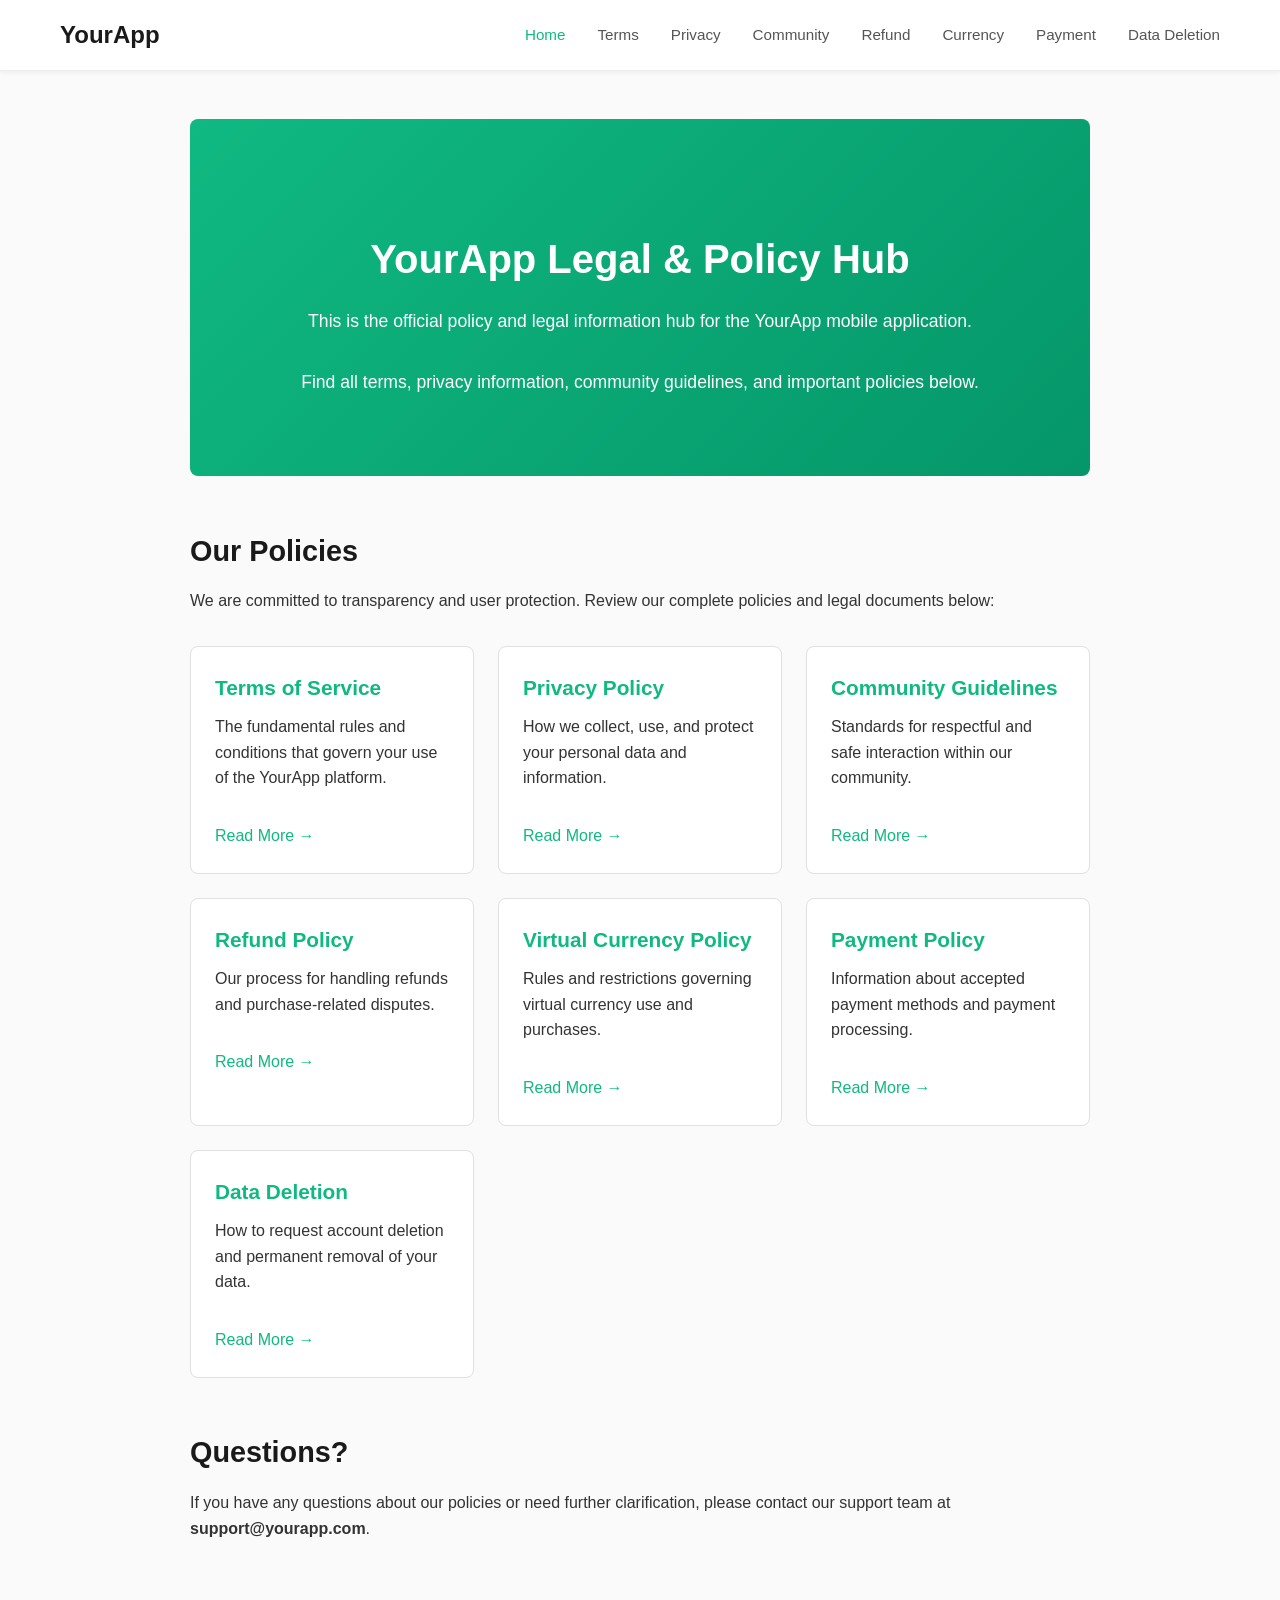
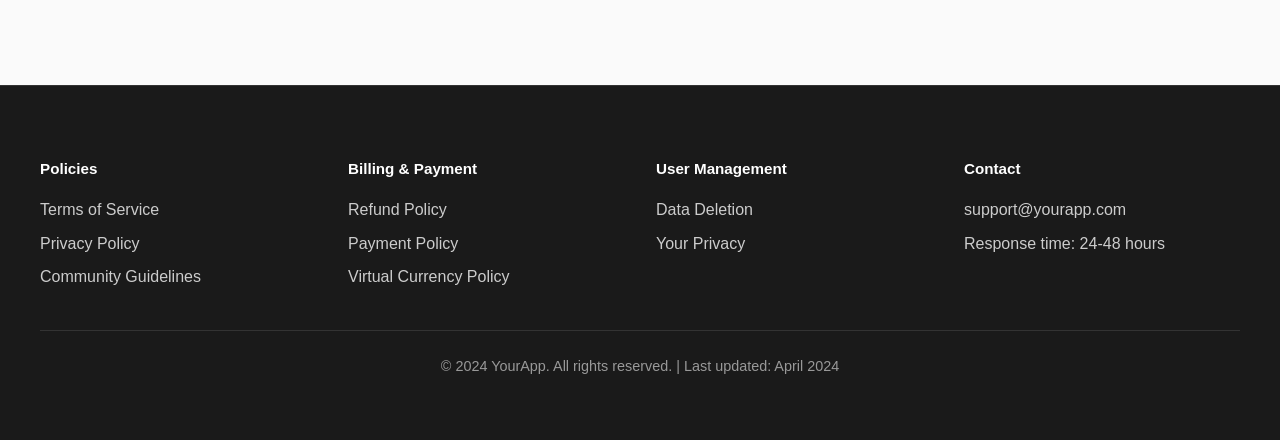
==== index.html @ 8a6345eb "Added" ====
<!doctype html>
<html lang="en">
  <head>
    <meta charset="UTF-8" />
    <meta name="viewport" content="width=device-width, initial-scale=1.0" />
    <meta
      name="description"
      content="Legal and policy information hub for YourApp mobile application."
    />
    <title>YourApp - Legal & Policy Hub</title>
    <link rel="stylesheet" href="style.css" />
  </head>
  <body>
    <!-- Header & Navigation -->
    <header>
      <div class="header-container">
        <div class="logo">
          <a href="index.html">YourApp</a>
        </div>
        <button class="menu-toggle" id="menuToggle">☰</button>
        <nav id="navMenu">
          <ul>
            <li><a href="index.html" class="active">Home</a></li>
            <li><a href="terms.html">Terms</a></li>
            <li><a href="privacy.html">Privacy</a></li>
            <li><a href="community-guidelines.html">Community</a></li>
            <li><a href="refund-policy.html">Refund</a></li>
            <li><a href="virtual-currency-policy.html">Currency</a></li>
            <li><a href="payment-policy.html">Payment</a></li>
            <li><a href="data-deletion.html">Data Deletion</a></li>
          </ul>
        </nav>
      </div>
    </header>

    <!-- Main Content -->
    <main>
      <div class="main-container">
        <!-- Hero Section -->
        <section class="hero">
          <h1>YourApp Legal & Policy Hub</h1>
          <p>
            This is the official policy and legal information hub for the
            YourApp mobile application.
          </p>
          <p>
            Find all terms, privacy information, community guidelines, and
            important policies below.
          </p>
        </section>

        <!-- Policy Overview -->
        <section>
          <h2>Our Policies</h2>
          <p>
            We are committed to transparency and user protection. Review our
            complete policies and legal documents below:
          </p>

          <div class="policy-grid">
            <div class="policy-card">
              <h3>Terms of Service</h3>
              <p>
                The fundamental rules and conditions that govern your use of the
                YourApp platform.
              </p>
              <a href="terms.html">Read More →</a>
            </div>

            <div class="policy-card">
              <h3>Privacy Policy</h3>
              <p>
                How we collect, use, and protect your personal data and
                information.
              </p>
              <a href="privacy.html">Read More →</a>
            </div>

            <div class="policy-card">
              <h3>Community Guidelines</h3>
              <p>
                Standards for respectful and safe interaction within our
                community.
              </p>
              <a href="community-guidelines.html">Read More →</a>
            </div>

            <div class="policy-card">
              <h3>Refund Policy</h3>
              <p>
                Our process for handling refunds and purchase-related disputes.
              </p>
              <a href="refund-policy.html">Read More →</a>
            </div>

            <div class="policy-card">
              <h3>Virtual Currency Policy</h3>
              <p>
                Rules and restrictions governing virtual currency use and
                purchases.
              </p>
              <a href="virtual-currency-policy.html">Read More →</a>
            </div>

            <div class="policy-card">
              <h3>Payment Policy</h3>
              <p>
                Information about accepted payment methods and payment
                processing.
              </p>
              <a href="payment-policy.html">Read More →</a>
            </div>

            <div class="policy-card">
              <h3>Data Deletion</h3>
              <p>
                How to request account deletion and permanent removal of your
                data.
              </p>
              <a href="data-deletion.html">Read More →</a>
            </div>
          </div>
        </section>

        <!-- Contact Section -->
        <section>
          <h2>Questions?</h2>
          <p>
            If you have any questions about our policies or need further
            clarification, please contact our support team at
            <strong>support@yourapp.com</strong>.
          </p>
        </section>
      </div>
    </main>

    <!-- Footer -->
    <footer>
      <div class="footer-container">
        <div class="footer-content">
          <div class="footer-section">
            <h4>Policies</h4>
            <ul>
              <li><a href="terms.html">Terms of Service</a></li>
              <li><a href="privacy.html">Privacy Policy</a></li>
              <li>
                <a href="community-guidelines.html">Community Guidelines</a>
              </li>
            </ul>
          </div>
          <div class="footer-section">
            <h4>Billing & Payment</h4>
            <ul>
              <li><a href="refund-policy.html">Refund Policy</a></li>
              <li><a href="payment-policy.html">Payment Policy</a></li>
              <li>
                <a href="virtual-currency-policy.html"
                  >Virtual Currency Policy</a
                >
              </li>
            </ul>
          </div>
          <div class="footer-section">
            <h4>User Management</h4>
            <ul>
              <li><a href="data-deletion.html">Data Deletion</a></li>
              <li><a href="privacy.html">Your Privacy</a></li>
            </ul>
          </div>
          <div class="footer-section">
            <h4>Contact</h4>
            <ul>
              <li>
                <a href="mailto:support@yourapp.com">support@yourapp.com</a>
              </li>
              <li>Response time: 24-48 hours</li>
            </ul>
          </div>
        </div>
        <div class="footer-bottom">
          <p>
            &copy; 2024 YourApp. All rights reserved. | Last updated: April 2024
          </p>
        </div>
      </div>
    </footer>

    <script src="script.js"></script>
  </body>
</html>
---- style.css ----
/* ============================================
   Global Styles & Reset
   ============================================ */
* {
  margin: 0;
  padding: 0;
  box-sizing: border-box;
}

html {
  scroll-behavior: smooth;
}

body {
  font-family:
    -apple-system, BlinkMacSystemFont, "Segoe UI", Roboto, "Helvetica Neue",
    Arial, sans-serif;
  font-size: 16px;
  line-height: 1.6;
  color: #333;
  background-color: #fafafa;
}

/* ============================================
   Typography
   ============================================ */
h1,
h2,
h3,
h4,
h5,
h6 {
  font-weight: 600;
  margin-top: 1.5em;
  margin-bottom: 0.5em;
  color: #1a1a1a;
}

h1 {
  font-size: 2.5rem;
  margin-bottom: 0.5em;
}

h2 {
  font-size: 1.8rem;
  margin-top: 1.8em;
}

h3 {
  font-size: 1.3rem;
}

p {
  margin-bottom: 1em;
}

a {
  color: #10b981;
  text-decoration: none;
  transition: color 0.2s ease;
}

a:hover {
  color: #059669;
  text-decoration: underline;
}

/* ============================================
   Layout Container
   ============================================ */
.container {
  max-width: 900px;
  margin: 0 auto;
  padding: 0 20px;
}

/* ============================================
   Header & Navigation
   ============================================ */
header {
  background-color: #fff;
  border-bottom: 1px solid #eee;
  position: sticky;
  top: 0;
  z-index: 100;
  box-shadow: 0 2px 4px rgba(0, 0, 0, 0.05);
}

.header-container {
  display: flex;
  justify-content: space-between;
  align-items: center;
  padding: 1rem 20px;
  max-width: 1200px;
  margin: 0 auto;
}

.logo {
  font-size: 1.5rem;
  font-weight: 700;
  color: #1a1a1a;
}

.logo a {
  color: #1a1a1a;
}

nav ul {
  display: flex;
  list-style: none;
  gap: 2rem;
  flex-wrap: wrap;
}

nav a {
  font-size: 0.95rem;
  font-weight: 500;
  color: #555;
  transition: color 0.2s ease;
}

nav a:hover,
nav a.active {
  color: #10b981;
  text-decoration: none;
}

/* ============================================
   Hamburger Menu (Mobile)
   ============================================ */
.menu-toggle {
  display: none;
  background: none;
  border: none;
  font-size: 1.5rem;
  cursor: pointer;
  color: #1a1a1a;
}

.nav-mobile {
  display: none;
}

/* ============================================
   Main Content
   ============================================ */
main {
  min-height: calc(100vh - 200px);
  padding: 3rem 20px;
}

.main-container {
  max-width: 900px;
  margin: 0 auto;
}

.page-title {
  margin-bottom: 0.5rem;
}

.page-subtitle {
  font-size: 1.1rem;
  color: #666;
  margin-bottom: 2rem;
  font-style: italic;
}

section {
  margin-bottom: 2rem;
}

.section-title {
  font-size: 1.4rem;
  margin-top: 2rem;
  margin-bottom: 1rem;
  color: #1a1a1a;
}

.placeholder {
  background-color: #f0f0f0;
  padding: 1rem;
  border-left: 4px solid #10b981;
  margin: 1rem 0;
  font-style: italic;
  color: #666;
  border-radius: 4px;
}

/* ============================================
   Home Page Hero
   ============================================ */
.hero {
  background: linear-gradient(135deg, #10b981 0%, #059669 100%);
  color: white;
  padding: 3rem 20px;
  border-radius: 8px;
  margin-bottom: 2rem;
  text-align: center;
}

.hero h1 {
  color: white;
  margin-bottom: 1rem;
}

.hero p {
  font-size: 1.1rem;
  margin-bottom: 2rem;
}

.policy-grid {
  display: grid;
  grid-template-columns: repeat(auto-fit, minmax(250px, 1fr));
  gap: 1.5rem;
  margin-top: 2rem;
}

.policy-card {
  background: white;
  padding: 1.5rem;
  border-radius: 8px;
  border: 1px solid #e0e0e0;
  transition:
    transform 0.2s ease,
    box-shadow 0.2s ease;
}

.policy-card:hover {
  transform: translateY(-4px);
  box-shadow: 0 8px 16px rgba(0, 0, 0, 0.1);
}

.policy-card h3 {
  margin-top: 0;
  color: #10b981;
}

.policy-card a {
  display: inline-block;
  margin-top: 1rem;
  font-weight: 500;
  color: #10b981;
}

/* ============================================
   Footer
   ============================================ */
footer {
  background-color: #1a1a1a;
  color: #ccc;
  padding: 3rem 20px;
  margin-top: 4rem;
  border-top: 1px solid #333;
}

.footer-container {
  max-width: 1200px;
  margin: 0 auto;
}

.footer-content {
  display: grid;
  grid-template-columns: repeat(auto-fit, minmax(200px, 1fr));
  gap: 2rem;
  margin-bottom: 2rem;
}

.footer-section h4 {
  color: #fff;
  margin-bottom: 1rem;
  font-size: 0.95rem;
}

.footer-section ul {
  list-style: none;
}

.footer-section ul li {
  margin-bottom: 0.5rem;
}

.footer-section a {
  color: #ccc;
  transition: color 0.2s ease;
}

.footer-section a:hover {
  color: #fff;
}

.footer-bottom {
  border-top: 1px solid #333;
  padding-top: 1.5rem;
  text-align: center;
  font-size: 0.9rem;
  color: #999;
}

/* ============================================
   Responsive Design
   ============================================ */
@media (max-width: 768px) {
  h1 {
    font-size: 1.8rem;
  }

  h2 {
    font-size: 1.4rem;
  }

  h3 {
    font-size: 1.1rem;
  }

  .header-container {
    padding: 1rem 15px;
  }

  nav ul {
    display: none;
    gap: 1rem;
  }

  .menu-toggle {
    display: block;
  }

  nav.active ul {
    display: flex;
    flex-direction: column;
    position: absolute;
    top: 60px;
    left: 0;
    right: 0;
    background: white;
    padding: 1rem 20px;
    border-bottom: 1px solid #eee;
    gap: 0.5rem;
  }

  nav.active ul li {
    padding: 0.5rem 0;
  }

  main {
    padding: 2rem 15px;
  }

  .policy-grid {
    grid-template-columns: 1fr;
  }

  .hero {
    padding: 2rem 15px;
  }

  .hero h1 {
    font-size: 1.8rem;
  }

  .footer-content {
    grid-template-columns: 1fr;
    gap: 1.5rem;
  }
}

@media (max-width: 480px) {
  body {
    font-size: 15px;
  }

  h1 {
    font-size: 1.5rem;
  }

  h2 {
    font-size: 1.2rem;
  }

  .header-container {
    padding: 0.75rem 15px;
  }

  .logo {
    font-size: 1.2rem;
  }

  main {
    padding: 1.5rem 15px;
  }

  .placeholder {
    padding: 0.75rem;
    font-size: 0.9rem;
  }

  .policy-card {
    padding: 1rem;
  }

  footer {
    padding: 2rem 15px;
  }
}

/* ============================================
   Utility Classes
   ============================================ */
.text-center {
  text-align: center;
}

.mt-2 {
  margin-top: 2rem;
}

.mb-2 {
  margin-bottom: 2rem;
}
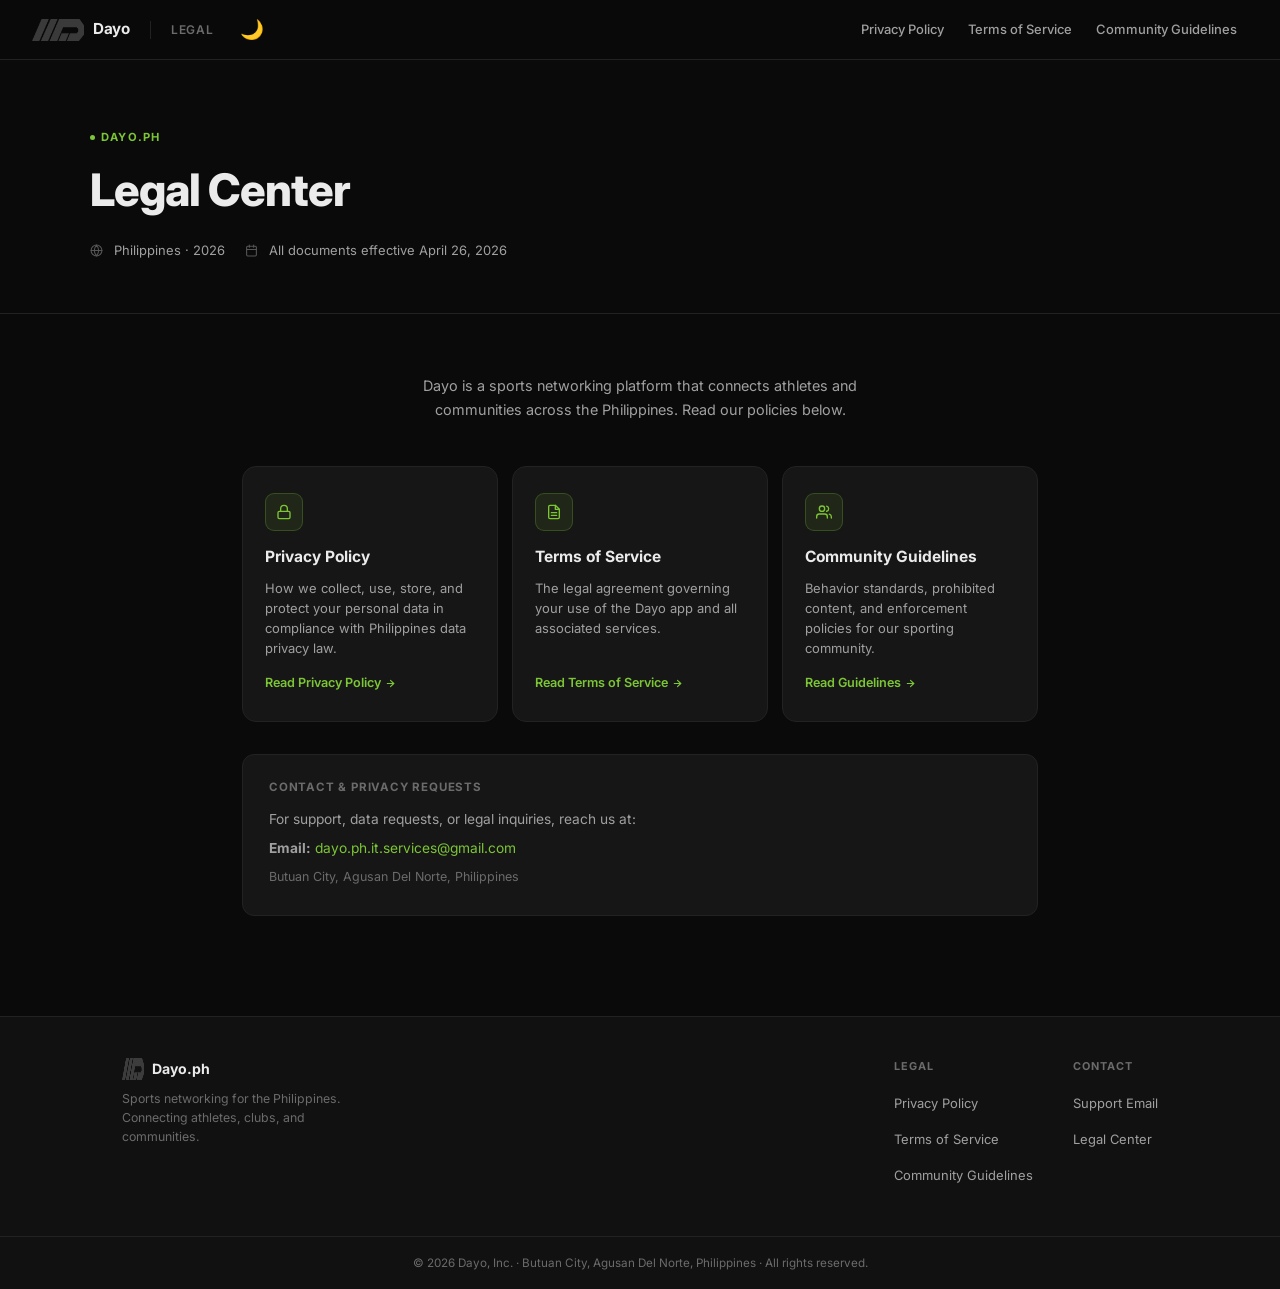
==== commit b4a41e98: "Updated Terms and Serv" ====
--- a/index.html
+++ b/index.html
@@ -3,188 +3,1154 @@
   <head>
     <meta charset="UTF-8" />
     <meta name="viewport" content="width=device-width, initial-scale=1.0" />
+    <title>Legal Center – Dayo</title>
     <meta
       name="description"
-      content="Legal and policy information hub for YourApp mobile application."
+      content="Dayo legal documents – Privacy Policy, Terms of Service, Community Guidelines."
     />
-    <title>YourApp - Legal & Policy Hub</title>
-    <link rel="stylesheet" href="style.css" />
+    <link rel="preconnect" href="https://fonts.googleapis.com" />
+    <link rel="preconnect" href="https://fonts.gstatic.com" crossorigin />
+    <style>
+      @import url("https://fonts.googleapis.com/css2?family=Inter:wght@400;500;600;700;800&display=swap");
+
+      *,
+      *::before,
+      *::after {
+        box-sizing: border-box;
+        margin: 0;
+        padding: 0;
+      }
+
+      :root {
+        --green: #7cc635;
+        --green-dim: rgba(124, 198, 53, 0.1);
+        --green-ring: rgba(124, 198, 53, 0.25);
+        --dark: #0a0a0a;
+        --surface: #111111;
+        --card: #161616;
+        --border: #222222;
+        --border-sub: #1a1a1a;
+        --text: #ebebeb;
+        --text-sub: #a0a0a0;
+        --text-dim: #6b6b6b;
+      }
+
+      /* Light theme */
+      body.light-theme {
+        --dark: #ffffff;
+        --surface: #f8f8f8;
+        --card: #f0f0f0;
+        --border: #e0e0e0;
+        --border-sub: #ececec;
+        --text: #1a1a1a;
+        --text-sub: #666666;
+        --text-dim: #999999;
+      }
+
+      body.light-theme header {
+        background: rgba(255, 255, 255, 0.88);
+      }
+
+      body.light-theme .content blockquote {
+        background: rgba(124, 198, 53, 0.06);
+      }
+
+      html {
+        scroll-behavior: smooth;
+        font-size: 16px;
+      }
+
+      body {
+        font-family:
+          "Inter",
+          -apple-system,
+          BlinkMacSystemFont,
+          sans-serif;
+        background: var(--dark);
+        color: var(--text);
+        line-height: 1.75;
+        -webkit-font-smoothing: antialiased;
+      }
+
+      /* ── Progress bar ── */
+      #progress {
+        position: fixed;
+        top: 0;
+        left: 0;
+        z-index: 200;
+        height: 2px;
+        width: 0%;
+        background: linear-gradient(90deg, var(--green), #a8e05f);
+        transition: width 0.1s linear;
+        pointer-events: none;
+      }
+
+      /* ── Top bar ── */
+      header {
+        position: sticky;
+        top: 0;
+        z-index: 100;
+        background: rgba(10, 10, 10, 0.88);
+        backdrop-filter: blur(20px) saturate(180%);
+        -webkit-backdrop-filter: blur(20px) saturate(180%);
+        border-bottom: 1px solid var(--border);
+        padding: 0 32px;
+        height: 60px;
+        display: flex;
+        align-items: center;
+        gap: 20px;
+        justify-content: space-between;
+      }
+      .header-left {
+        display: flex;
+        align-items: center;
+        gap: 20px;
+      }
+      .header-logo {
+        display: flex;
+        align-items: center;
+        gap: 9px;
+        text-decoration: none;
+        flex-shrink: 0;
+      }
+      .header-logo img {
+        width: 52px;
+        height: 22px;
+        display: block;
+      }
+      .header-logo .logo-mark {
+        width: 32px;
+        height: 32px;
+        border-radius: 7px;
+        background: var(--green);
+        display: flex;
+        align-items: center;
+        justify-content: center;
+        font-size: 0.8rem;
+        font-weight: 900;
+        color: #000;
+        letter-spacing: -0.5px;
+        flex-shrink: 0;
+      }
+      .header-logo .logo-text {
+        font-size: 0.95rem;
+        font-weight: 700;
+        color: var(--text);
+        letter-spacing: -0.3px;
+      }
+      .header-logo .logo-text span {
+        color: var(--green);
+      }
+      .header-divider {
+        width: 1px;
+        height: 18px;
+        background: var(--border);
+        flex-shrink: 0;
+      }
+      .header-label {
+        font-size: 0.75rem;
+        font-weight: 600;
+        color: var(--text-dim);
+        text-transform: uppercase;
+        letter-spacing: 0.8px;
+        white-space: nowrap;
+      }
+      .header-right {
+        display: flex;
+        align-items: center;
+        gap: 12px;
+      }
+      #theme-toggle {
+        background: none;
+        border: none;
+        cursor: pointer;
+        color: var(--text-sub);
+        font-size: 1.2rem;
+        padding: 6px 8px;
+        border-radius: 6px;
+        transition: all 0.15s;
+        display: flex;
+        align-items: center;
+        justify-content: center;
+        width: 36px;
+        height: 36px;
+      }
+      #theme-toggle:hover {
+        background: var(--card);
+        color: var(--text);
+      }
+      #menu-toggle {
+        display: none;
+        background: none;
+        border: none;
+        color: var(--text-sub);
+        font-size: 1.4rem;
+        cursor: pointer;
+        padding: 0;
+        width: 32px;
+        height: 32px;
+        flex-direction: column;
+        justify-content: center;
+        align-items: center;
+        gap: 5px;
+      }
+      #menu-toggle span {
+        width: 24px;
+        height: 2px;
+        background: var(--text-sub);
+        transition: all 0.3s;
+        border-radius: 1px;
+        display: block;
+      }
+      #menu-toggle.active span:nth-child(1) {
+        transform: rotate(45deg) translate(10px, 10px);
+      }
+      #menu-toggle.active span:nth-child(2) {
+        opacity: 0;
+      }
+      #menu-toggle.active span:nth-child(3) {
+        transform: rotate(-45deg) translate(7px, -7px);
+      }
+      header nav {
+        margin-left: auto;
+        display: flex;
+        gap: 2px;
+      }
+      header nav a {
+        color: var(--text-sub);
+        text-decoration: none;
+        font-size: 0.81rem;
+        font-weight: 500;
+        padding: 6px 11px;
+        border-radius: 6px;
+        transition: all 0.15s;
+        white-space: nowrap;
+      }
+      header nav a:hover {
+        color: var(--text);
+        background: var(--card);
+      }
+      header nav a.active {
+        color: var(--green);
+        background: var(--green-dim);
+      }
+
+      /* ── Hero ── */
+      .hero {
+        border-bottom: 1px solid var(--border);
+        padding: 60px 32px 52px;
+      }
+      .hero-inner {
+        max-width: 1100px;
+        margin: 0 auto;
+      }
+      .hero-eyebrow {
+        display: inline-flex;
+        align-items: center;
+        gap: 6px;
+        font-size: 0.7rem;
+        font-weight: 700;
+        letter-spacing: 1.2px;
+        text-transform: uppercase;
+        color: var(--green);
+        margin-bottom: 18px;
+      }
+      .hero-eyebrow::before {
+        content: "";
+        display: inline-block;
+        width: 5px;
+        height: 5px;
+        border-radius: 50%;
+        background: var(--green);
+      }
+      .hero h1 {
+        font-size: clamp(1.8rem, 4vw, 2.8rem);
+        font-weight: 800;
+        letter-spacing: -1px;
+        line-height: 1.15;
+        color: var(--text);
+        max-width: 680px;
+      }
+      .hero-meta {
+        display: flex;
+        flex-wrap: wrap;
+        gap: 20px;
+        margin-top: 22px;
+      }
+      .hero-meta-item {
+        display: flex;
+        align-items: center;
+        gap: 7px;
+        font-size: 0.81rem;
+        color: var(--text-sub);
+      }
+      .hero-meta-item svg {
+        flex-shrink: 0;
+        opacity: 0.5;
+      }
+
+      /* ── Two-column layout ── */
+      .page-body {
+        max-width: 1100px;
+        margin: 0 auto;
+        padding: 0 32px 100px;
+        display: grid;
+        grid-template-columns: 215px 1fr;
+        gap: 56px;
+        align-items: start;
+      }
+
+      /* ── Sidebar TOC ── */
+      .sidebar {
+        position: sticky;
+        top: 80px;
+        padding-top: 44px;
+      }
+      .toc-label {
+        font-size: 0.68rem;
+        font-weight: 700;
+        letter-spacing: 1.2px;
+        text-transform: uppercase;
+        color: var(--text-dim);
+        margin-bottom: 10px;
+      }
+      .toc-list {
+        list-style: none;
+      }
+      .toc-list a {
+        display: block;
+        color: var(--text-dim);
+        text-decoration: none;
+        font-size: 0.79rem;
+        font-weight: 500;
+        line-height: 1.45;
+        padding: 5px 0 5px 12px;
+        border-left: 1.5px solid var(--border);
+        transition: all 0.15s;
+      }
+      .toc-list a:hover {
+        color: var(--text-sub);
+        border-left-color: var(--text-dim);
+      }
+      .toc-list a.toc-active {
+        color: var(--green);
+        border-left-color: var(--green);
+        font-weight: 600;
+      }
+      .toc-back {
+        display: inline-flex;
+        align-items: center;
+        gap: 5px;
+        font-size: 0.77rem;
+        font-weight: 500;
+        color: var(--text-dim);
+        text-decoration: none;
+        margin-top: 22px;
+        padding: 5px 9px;
+        border-radius: 6px;
+        transition: all 0.15s;
+      }
+      .toc-back:hover {
+        color: var(--text);
+        background: var(--card);
+      }
+
+      /* ── Main content ── */
+      .content {
+        padding-top: 44px;
+        min-width: 0;
+      }
+      .content h1 {
+        display: none;
+      }
+
+      .content h2 {
+        font-size: 1.15rem;
+        font-weight: 700;
+        letter-spacing: -0.3px;
+        color: var(--text);
+        margin: 56px 0 14px;
+        scroll-margin-top: 80px;
+        display: flex;
+        align-items: center;
+        gap: 10px;
+      }
+      .content h2 .section-num {
+        display: inline-flex;
+        align-items: center;
+        justify-content: center;
+        min-width: 26px;
+        height: 20px;
+        font-size: 0.68rem;
+        font-weight: 700;
+        color: var(--green);
+        background: var(--green-dim);
+        border-radius: 4px;
+        padding: 0 6px;
+        letter-spacing: 0.3px;
+        flex-shrink: 0;
+      }
+      .content h3 {
+        font-size: 0.95rem;
+        font-weight: 600;
+        color: var(--text);
+        margin: 28px 0 10px;
+      }
+      .content h4 {
+        font-size: 0.8rem;
+        font-weight: 700;
+        color: var(--text-sub);
+        margin: 20px 0 8px;
+        text-transform: uppercase;
+        letter-spacing: 0.6px;
+      }
+      .content > *:first-child {
+        margin-top: 0 !important;
+      }
+      .content p {
+        margin-bottom: 14px;
+        color: var(--text-sub);
+        font-size: 0.91rem;
+      }
+      .content strong {
+        color: var(--text);
+        font-weight: 600;
+      }
+      .content em {
+        color: var(--text-dim);
+      }
+      .content a {
+        color: var(--green);
+        text-decoration: none;
+      }
+      .content a:hover {
+        text-decoration: underline;
+      }
+      .content ul,
+      .content ol {
+        padding-left: 20px;
+        margin-bottom: 14px;
+      }
+      .content li {
+        margin-bottom: 7px;
+        color: var(--text-sub);
+        font-size: 0.91rem;
+      }
+      .content li::marker {
+        color: var(--green);
+      }
+
+      /* ── Tables ── */
+      .content table {
+        width: 100%;
+        border-collapse: collapse;
+        margin: 20px 0;
+        font-size: 0.83rem;
+        border-radius: 10px;
+        overflow: hidden;
+        border: 1px solid var(--border);
+      }
+      .content th {
+        background: var(--card);
+        color: var(--text-sub);
+        padding: 10px 14px;
+        text-align: left;
+        font-size: 0.73rem;
+        font-weight: 600;
+        text-transform: uppercase;
+        letter-spacing: 0.5px;
+        border-bottom: 1px solid var(--border);
+      }
+      .content td {
+        padding: 10px 14px;
+        border-top: 1px solid var(--border-sub);
+        color: var(--text-sub);
+      }
+      .content tr:hover td {
+        background: rgba(255, 255, 255, 0.015);
+      }
+
+      /* ── Blockquote ── */
+      .content blockquote {
+        border-left: 2px solid var(--green);
+        background: rgba(124, 198, 53, 0.04);
+        padding: 14px 18px;
+        border-radius: 0 8px 8px 0;
+        margin: 18px 0;
+      }
+      .content blockquote p {
+        color: var(--text-sub);
+        margin: 0;
+      }
+      .content hr {
+        border: none;
+        border-top: 1px solid var(--border);
+        margin: 32px 0;
+      }
+
+      /* ── Footer ── */
+      footer {
+        border-top: 1px solid var(--border);
+        background: var(--surface);
+      }
+      .footer-inner {
+        max-width: 1100px;
+        margin: 0 auto;
+        padding: 40px 32px;
+        display: flex;
+        flex-wrap: wrap;
+        gap: 32px;
+        justify-content: space-between;
+        align-items: flex-start;
+      }
+      .footer-brand .logo-row {
+        display: flex;
+        align-items: center;
+        gap: 8px;
+        margin-bottom: 8px;
+      }
+      .footer-brand .logo-mark {
+        width: 22px;
+        height: 22px;
+        border-radius: 5px;
+        background: var(--green);
+        display: flex;
+        align-items: center;
+        justify-content: center;
+        font-size: 0.65rem;
+        font-weight: 900;
+        color: #000;
+      }
+      .footer-brand .brand-name {
+        font-size: 0.88rem;
+        font-weight: 700;
+        color: var(--text);
+      }
+      .footer-brand p {
+        font-size: 0.77rem;
+        color: var(--text-dim);
+        line-height: 1.55;
+        max-width: 220px;
+      }
+      .footer-nav {
+        display: flex;
+        gap: 40px;
+        flex-wrap: wrap;
+      }
+      .footer-col h4 {
+        font-size: 0.68rem;
+        font-weight: 700;
+        letter-spacing: 1px;
+        text-transform: uppercase;
+        color: var(--text-dim);
+        margin-bottom: 12px;
+      }
+      .footer-col ul {
+        list-style: none;
+      }
+      .footer-col li {
+        margin-bottom: 8px;
+      }
+      .footer-col a {
+        font-size: 0.81rem;
+        color: var(--text-sub);
+        text-decoration: none;
+        transition: color 0.15s;
+      }
+      .footer-col a:hover {
+        color: var(--green);
+      }
+      .footer-bottom {
+        border-top: 1px solid var(--border);
+        padding: 16px 32px;
+        text-align: center;
+        font-size: 0.73rem;
+        color: var(--text-dim);
+      }
+
+      /* ── Index page ── */
+      .index-body {
+        max-width: 860px;
+        margin: 0 auto;
+        padding: 60px 32px 100px;
+      }
+      .index-intro {
+        text-align: center;
+        max-width: 520px;
+        margin: 0 auto 44px;
+      }
+      .index-intro p {
+        font-size: 0.9rem;
+        color: var(--text-sub);
+        line-height: 1.65;
+      }
+      .cards {
+        display: grid;
+        grid-template-columns: repeat(auto-fit, minmax(240px, 1fr));
+        gap: 14px;
+      }
+      .card {
+        background: var(--card);
+        border: 1px solid var(--border);
+        border-radius: 14px;
+        padding: 26px 22px;
+        text-decoration: none;
+        color: var(--text);
+        transition:
+          border-color 0.2s,
+          transform 0.2s;
+        display: flex;
+        flex-direction: column;
+        gap: 8px;
+        position: relative;
+        overflow: hidden;
+      }
+      .card::after {
+        content: "";
+        position: absolute;
+        top: 0;
+        left: 0;
+        right: 0;
+        height: 1px;
+        background: linear-gradient(
+          90deg,
+          transparent,
+          var(--green-ring),
+          transparent
+        );
+        opacity: 0;
+        transition: opacity 0.3s;
+      }
+      .card:hover {
+        border-color: rgba(124, 198, 53, 0.35);
+        transform: translateY(-2px);
+      }
+      .card:hover::after {
+        opacity: 1;
+      }
+      .card-icon {
+        width: 38px;
+        height: 38px;
+        border-radius: 9px;
+        background: var(--green-dim);
+        border: 1px solid var(--green-ring);
+        display: flex;
+        align-items: center;
+        justify-content: center;
+        margin-bottom: 4px;
+        color: var(--green);
+      }
+      .card-title {
+        font-size: 0.97rem;
+        font-weight: 700;
+        color: var(--text);
+      }
+      .card-desc {
+        font-size: 0.81rem;
+        color: var(--text-sub);
+        line-height: 1.55;
+        flex: 1;
+      }
+      .card-link {
+        font-size: 0.79rem;
+        color: var(--green);
+        font-weight: 600;
+        display: flex;
+        align-items: center;
+        gap: 4px;
+        margin-top: 6px;
+      }
+      .info-box {
+        background: var(--card);
+        border: 1px solid var(--border);
+        border-radius: 12px;
+        padding: 22px 26px;
+        margin-top: 32px;
+      }
+      .info-box h3 {
+        font-size: 0.72rem;
+        font-weight: 700;
+        letter-spacing: 0.8px;
+        text-transform: uppercase;
+        color: var(--text-dim);
+        margin-bottom: 10px;
+      }
+      .info-box p {
+        font-size: 0.86rem;
+        color: var(--text-sub);
+        margin-bottom: 5px;
+      }
+      .info-box a {
+        color: var(--green);
+        text-decoration: none;
+      }
+      .info-box a:hover {
+        text-decoration: underline;
+      }
+
+      /* ── Print ── */
+      @media print {
+        #progress,
+        header,
+        .sidebar,
+        .toc-back,
+        footer {
+          display: none !important;
+        }
+        .page-body {
+          display: block;
+          padding: 0;
+        }
+        .content {
+          padding: 0;
+        }
+        body {
+          background: #fff;
+          color: #000;
+        }
+        .content h2 {
+          color: #000;
+        }
+        .content p,
+        .content li {
+          color: #333;
+        }
+        .section-num {
+          background: #eee !important;
+          color: #000 !important;
+        }
+      }
+
+      /* ── Responsive ── */
+      @media (max-width: 860px) {
+        .page-body {
+          grid-template-columns: 1fr;
+          gap: 0;
+          padding: 0 20px 80px;
+        }
+        .sidebar {
+          display: none;
+        }
+        .hero,
+        .index-body {
+          padding-left: 20px;
+          padding-right: 20px;
+        }
+        .footer-inner,
+        .footer-bottom {
+          padding-left: 20px;
+          padding-right: 20px;
+        }
+        header {
+          padding: 0 16px;
+          gap: 12px;
+        }
+        .header-left {
+          gap: 12px;
+        }
+        .header-label {
+          display: none;
+        }
+        .header-divider {
+          display: none;
+        }
+        header nav {
+          display: none;
+          flex-direction: column;
+          position: absolute;
+          top: 60px;
+          left: 0;
+          right: 0;
+          background: var(--surface);
+          border-bottom: 1px solid var(--border);
+          padding: 12px 16px;
+          gap: 0;
+          z-index: 99;
+        }
+        header nav.active {
+          display: flex;
+        }
+        header nav a {
+          display: block;
+          padding: 10px 8px;
+          width: 100%;
+        }
+        #menu-toggle {
+          display: flex;
+        }
+        .header-logo .logo-text {
+          display: none;
+        }
+        .header-logo img {
+          width: 28px;
+          height: 28px;
+        }
+        .header-logo .logo-mark {
+          width: 28px;
+          height: 28px;
+        }
+      }
+      @media (max-width: 540px) {
+        header nav a {
+          font-size: 0.74rem;
+          padding: 5px 8px;
+        }
+        .cards {
+          grid-template-columns: 1fr;
+        }
+        #theme-toggle {
+          width: 32px;
+          height: 32px;
+        }
+        header {
+          padding: 0 12px;
+        }
+      }
+    </style>
   </head>
   <body>
-    <!-- Header & Navigation -->
+    <div id="progress"></div>
     <header>
-      <div class="header-container">
-        <div class="logo">
-          <a href="index.html">YourApp</a>
+      <div class="header-left">
+        <a href="index.html" class="header-logo">
+          <img src="assets/LogoBig.png" alt="Dayo Logo" />
+          <span class="logo-text">Dayo</span>
+        </a>
+        <div class="header-divider"></div>
+        <span class="header-label">Legal</span>
+      </div>
+      <div class="header-right">
+        <button id="theme-toggle" aria-label="Toggle theme">🌙</button>
+        <button id="menu-toggle" aria-label="Toggle menu">
+          <span></span>
+          <span></span>
+          <span></span>
+        </button>
+      </div>
+      <nav>
+        <a href="privacy.html">Privacy Policy</a>
+        <a href="terms.html">Terms of Service</a>
+        <a href="guidelines.html">Community Guidelines</a>
+      </nav>
+    </header>
+
+    <section class="hero">
+      <div class="hero-inner">
+        <div class="hero-eyebrow">Dayo.ph</div>
+        <h1>Legal Center</h1>
+        <div class="hero-meta">
+          <div class="hero-meta-item">
+            <svg
+              width="13"
+              height="13"
+              viewBox="0 0 24 24"
+              fill="none"
+              stroke="currentColor"
+              stroke-width="2"
+              stroke-linecap="round"
+              stroke-linejoin="round"
+            >
+              <circle cx="12" cy="12" r="10" />
+              <line x1="2" y1="12" x2="22" y2="12" />
+              <path
+                d="M12 2a15.3 15.3 0 0 1 4 10 15.3 15.3 0 0 1-4 10 15.3 15.3 0 0 1-4-10 15.3 15.3 0 0 1 4-10z"
+              /></svg
+            >&nbsp;Philippines · 2026
+          </div>
+          <div class="hero-meta-item">
+            <svg
+              width="13"
+              height="13"
+              viewBox="0 0 24 24"
+              fill="none"
+              stroke="currentColor"
+              stroke-width="2"
+              stroke-linecap="round"
+              stroke-linejoin="round"
+            >
+              <rect x="3" y="4" width="18" height="18" rx="2" />
+              <line x1="16" y1="2" x2="16" y2="6" />
+              <line x1="8" y1="2" x2="8" y2="6" />
+              <line x1="3" y1="10" x2="21" y2="10" /></svg
+            >&nbsp;All documents effective April 26, 2026
+          </div>
         </div>
-        <button class="menu-toggle" id="menuToggle">☰</button>
-        <nav id="navMenu">
-          <ul>
-            <li><a href="index.html" class="active">Home</a></li>
-            <li><a href="terms.html">Terms</a></li>
-            <li><a href="privacy.html">Privacy</a></li>
-            <li><a href="community-guidelines.html">Community</a></li>
-            <li><a href="refund-policy.html">Refund</a></li>
-            <li><a href="virtual-currency-policy.html">Currency</a></li>
-            <li><a href="payment-policy.html">Payment</a></li>
-            <li><a href="data-deletion.html">Data Deletion</a></li>
-          </ul>
-        </nav>
       </div>
-    </header>
-
-    <!-- Main Content -->
-    <main>
-      <div class="main-container">
-        <!-- Hero Section -->
-        <section class="hero">
-          <h1>YourApp Legal & Policy Hub</h1>
+    </section>
+
+    <div class="index-body">
+      <div class="index-intro">
+        <p>
+          Dayo is a sports networking platform that connects athletes and
+          communities across the Philippines. Read our policies below.
+        </p>
+      </div>
+
+      <div class="cards">
+        <a href="privacy.html" class="card">
+          <div class="card-icon">
+            <svg
+              width="16"
+              height="16"
+              viewBox="0 0 24 24"
+              fill="none"
+              stroke="currentColor"
+              stroke-width="2"
+              stroke-linecap="round"
+              stroke-linejoin="round"
+            >
+              <rect x="3" y="11" width="18" height="11" rx="2" />
+              <path d="M7 11V7a5 5 0 0 1 10 0v4" />
+            </svg>
+          </div>
+          <div class="card-title">Privacy Policy</div>
+          <div class="card-desc">
+            How we collect, use, store, and protect your personal data in
+            compliance with Philippines data privacy law.
+          </div>
+          <div class="card-link">
+            Read Privacy Policy
+            <svg
+              width="11"
+              height="11"
+              viewBox="0 0 24 24"
+              fill="none"
+              stroke="currentColor"
+              stroke-width="2.5"
+              stroke-linecap="round"
+              stroke-linejoin="round"
+            >
+              <line x1="5" y1="12" x2="19" y2="12" />
+              <polyline points="12 5 19 12 12 19" />
+            </svg>
+          </div>
+        </a>
+        <a href="terms.html" class="card">
+          <div class="card-icon">
+            <svg
+              width="16"
+              height="16"
+              viewBox="0 0 24 24"
+              fill="none"
+              stroke="currentColor"
+              stroke-width="2"
+              stroke-linecap="round"
+              stroke-linejoin="round"
+            >
+              <path
+                d="M14 2H6a2 2 0 0 0-2 2v16a2 2 0 0 0 2 2h12a2 2 0 0 0 2-2V8z"
+              />
+              <polyline points="14 2 14 8 20 8" />
+              <line x1="16" y1="13" x2="8" y2="13" />
+              <line x1="16" y1="17" x2="8" y2="17" />
+            </svg>
+          </div>
+          <div class="card-title">Terms of Service</div>
+          <div class="card-desc">
+            The legal agreement governing your use of the Dayo app and all
+            associated services.
+          </div>
+          <div class="card-link">
+            Read Terms of Service
+            <svg
+              width="11"
+              height="11"
+              viewBox="0 0 24 24"
+              fill="none"
+              stroke="currentColor"
+              stroke-width="2.5"
+              stroke-linecap="round"
+              stroke-linejoin="round"
+            >
+              <line x1="5" y1="12" x2="19" y2="12" />
+              <polyline points="12 5 19 12 12 19" />
+            </svg>
+          </div>
+        </a>
+        <a href="guidelines.html" class="card">
+          <div class="card-icon">
+            <svg
+              width="16"
+              height="16"
+              viewBox="0 0 24 24"
+              fill="none"
+              stroke="currentColor"
+              stroke-width="2"
+              stroke-linecap="round"
+              stroke-linejoin="round"
+            >
+              <path d="M17 21v-2a4 4 0 0 0-4-4H5a4 4 0 0 0-4 4v2" />
+              <circle cx="9" cy="7" r="4" />
+              <path d="M23 21v-2a4 4 0 0 0-3-3.87" />
+              <path d="M16 3.13a4 4 0 0 1 0 7.75" />
+            </svg>
+          </div>
+          <div class="card-title">Community Guidelines</div>
+          <div class="card-desc">
+            Behavior standards, prohibited content, and enforcement policies for
+            our sporting community.
+          </div>
+          <div class="card-link">
+            Read Guidelines
+            <svg
+              width="11"
+              height="11"
+              viewBox="0 0 24 24"
+              fill="none"
+              stroke="currentColor"
+              stroke-width="2.5"
+              stroke-linecap="round"
+              stroke-linejoin="round"
+            >
+              <line x1="5" y1="12" x2="19" y2="12" />
+              <polyline points="12 5 19 12 12 19" />
+            </svg>
+          </div>
+        </a>
+      </div>
+
+      <div class="info-box">
+        <h3>Contact &amp; Privacy Requests</h3>
+        <p>For support, data requests, or legal inquiries, reach us at:</p>
+        <p>
+          <strong>Email:</strong>
+          <a href="mailto:dayo.ph.it.services@gmail.com"
+            >dayo.ph.it.services@gmail.com</a
+          >
+        </p>
+        <p style="margin-top: 6px; font-size: 0.78rem; color: var(--text-dim)">
+          Butuan City, Agusan Del Norte, Philippines
+        </p>
+      </div>
+    </div>
+
+    <footer>
+      <div class="footer-inner">
+        <div class="footer-brand">
+          <div class="logo-row">
+            <img
+              src="assets/LogoBig.png"
+              alt="Dayo Logo"
+              style="width: 22px; height: 22px"
+            />
+            <span class="brand-name">Dayo.ph</span>
+          </div>
           <p>
-            This is the official policy and legal information hub for the
-            YourApp mobile application.
+            Sports networking for the Philippines. Connecting athletes, clubs,
+            and communities.
           </p>
-          <p>
-            Find all terms, privacy information, community guidelines, and
-            important policies below.
-          </p>
-        </section>
-
-        <!-- Policy Overview -->
-        <section>
-          <h2>Our Policies</h2>
-          <p>
-            We are committed to transparency and user protection. Review our
-            complete policies and legal documents below:
-          </p>
-
-          <div class="policy-grid">
-            <div class="policy-card">
-              <h3>Terms of Service</h3>
-              <p>
-                The fundamental rules and conditions that govern your use of the
-                YourApp platform.
-              </p>
-              <a href="terms.html">Read More →</a>
-            </div>
-
-            <div class="policy-card">
-              <h3>Privacy Policy</h3>
-              <p>
-                How we collect, use, and protect your personal data and
-                information.
-              </p>
-              <a href="privacy.html">Read More →</a>
-            </div>
-
-            <div class="policy-card">
-              <h3>Community Guidelines</h3>
-              <p>
-                Standards for respectful and safe interaction within our
-                community.
-              </p>
-              <a href="community-guidelines.html">Read More →</a>
-            </div>
-
-            <div class="policy-card">
-              <h3>Refund Policy</h3>
-              <p>
-                Our process for handling refunds and purchase-related disputes.
-              </p>
-              <a href="refund-policy.html">Read More →</a>
-            </div>
-
-            <div class="policy-card">
-              <h3>Virtual Currency Policy</h3>
-              <p>
-                Rules and restrictions governing virtual currency use and
-                purchases.
-              </p>
-              <a href="virtual-currency-policy.html">Read More →</a>
-            </div>
-
-            <div class="policy-card">
-              <h3>Payment Policy</h3>
-              <p>
-                Information about accepted payment methods and payment
-                processing.
-              </p>
-              <a href="payment-policy.html">Read More →</a>
-            </div>
-
-            <div class="policy-card">
-              <h3>Data Deletion</h3>
-              <p>
-                How to request account deletion and permanent removal of your
-                data.
-              </p>
-              <a href="data-deletion.html">Read More →</a>
-            </div>
-          </div>
-        </section>
-
-        <!-- Contact Section -->
-        <section>
-          <h2>Questions?</h2>
-          <p>
-            If you have any questions about our policies or need further
-            clarification, please contact our support team at
-            <strong>support@yourapp.com</strong>.
-          </p>
-        </section>
-      </div>
-    </main>
-
-    <!-- Footer -->
-    <footer>
-      <div class="footer-container">
-        <div class="footer-content">
-          <div class="footer-section">
-            <h4>Policies</h4>
+        </div>
+        <div class="footer-nav">
+          <div class="footer-col">
+            <h4>Legal</h4>
             <ul>
+              <li><a href="privacy.html">Privacy Policy</a></li>
               <li><a href="terms.html">Terms of Service</a></li>
-              <li><a href="privacy.html">Privacy Policy</a></li>
-              <li>
-                <a href="community-guidelines.html">Community Guidelines</a>
-              </li>
+              <li><a href="guidelines.html">Community Guidelines</a></li>
             </ul>
           </div>
-          <div class="footer-section">
-            <h4>Billing & Payment</h4>
-            <ul>
-              <li><a href="refund-policy.html">Refund Policy</a></li>
-              <li><a href="payment-policy.html">Payment Policy</a></li>
-              <li>
-                <a href="virtual-currency-policy.html"
-                  >Virtual Currency Policy</a
-                >
-              </li>
-            </ul>
-          </div>
-          <div class="footer-section">
-            <h4>User Management</h4>
-            <ul>
-              <li><a href="data-deletion.html">Data Deletion</a></li>
-              <li><a href="privacy.html">Your Privacy</a></li>
-            </ul>
-          </div>
-          <div class="footer-section">
+          <div class="footer-col">
             <h4>Contact</h4>
             <ul>
               <li>
-                <a href="mailto:support@yourapp.com">support@yourapp.com</a>
+                <a href="mailto:dayo.ph.it.services@gmail.com">Support Email</a>
               </li>
-              <li>Response time: 24-48 hours</li>
+              <li><a href="index.html">Legal Center</a></li>
             </ul>
           </div>
-        </div>
-        <div class="footer-bottom">
-          <p>
-            &copy; 2024 YourApp. All rights reserved. | Last updated: April 2024
-          </p>
         </div>
       </div>
+      <div class="footer-bottom">
+        © 2026 Dayo, Inc. · Butuan City, Agusan Del Norte, Philippines · All
+        rights reserved.
+      </div>
     </footer>
 
-    <script src="script.js"></script>
+    <script>
+      // Theme toggle functionality
+      const themeToggle = document.getElementById("theme-toggle");
+      const htmlElement = document.documentElement;
+      const bodyElement = document.body;
+
+      // Initialize theme from localStorage
+      function initializeTheme() {
+        const savedTheme = localStorage.getItem("dayoTheme") || "dark";
+        if (savedTheme === "light") {
+          bodyElement.classList.add("light-theme");
+          themeToggle.textContent = "☀️";
+        } else {
+          bodyElement.classList.remove("light-theme");
+          themeToggle.textContent = "🌙";
+        }
+      }
+
+      themeToggle.addEventListener("click", () => {
+        bodyElement.classList.toggle("light-theme");
+        const isLight = bodyElement.classList.contains("light-theme");
+        localStorage.setItem("dayoTheme", isLight ? "light" : "dark");
+        themeToggle.textContent = isLight ? "☀️" : "🌙";
+      });
+
+      // Hamburger menu toggle
+      const menuToggle = document.getElementById("menu-toggle");
+      const nav = document.querySelector("nav");
+
+      menuToggle.addEventListener("click", () => {
+        menuToggle.classList.toggle("active");
+        nav.classList.toggle("active");
+      });
+
+      // Close menu when a link is clicked
+      const navLinks = document.querySelectorAll("nav a");
+      navLinks.forEach((link) => {
+        link.addEventListener("click", () => {
+          menuToggle.classList.remove("active");
+          nav.classList.remove("active");
+        });
+      });
+
+      // Close menu when clicking outside
+      document.addEventListener("click", (e) => {
+        if (!e.target.closest("header")) {
+          menuToggle.classList.remove("active");
+          nav.classList.remove("active");
+        }
+      });
+
+      // Reading progress bar
+      const bar = document.getElementById("progress");
+      function onScroll() {
+        const scrollHeight =
+          document.documentElement.scrollHeight - window.innerHeight;
+        const scrolled = window.scrollY;
+        bar.style.width = (scrolled / scrollHeight) * 100 + "%";
+      }
+      window.addEventListener("scroll", onScroll, { passive: true });
+
+      // Sidebar active section highlight
+      const headings = document.querySelectorAll(".content h2[id]");
+      const tocLinks = document.querySelectorAll(".toc-link");
+      const observer = new IntersectionObserver(
+        (entries) => {
+          entries.forEach((entry) => {
+            const id = entry.target.getAttribute("id");
+            const link = document.querySelector(`.toc-link[href="#${id}"]`);
+            if (link) {
+              document
+                .querySelectorAll(".toc-link")
+                .forEach((l) => l.classList.remove("toc-active"));
+              if (entry.isIntersecting) {
+                link.classList.add("toc-active");
+              }
+            }
+          });
+        },
+        { rootMargin: "-15% 0px -75% 0px" },
+      );
+      headings.forEach((h) => observer.observe(h));
+
+      // Initialize theme on page load
+      initializeTheme();
+    </script>
   </body>
 </html>
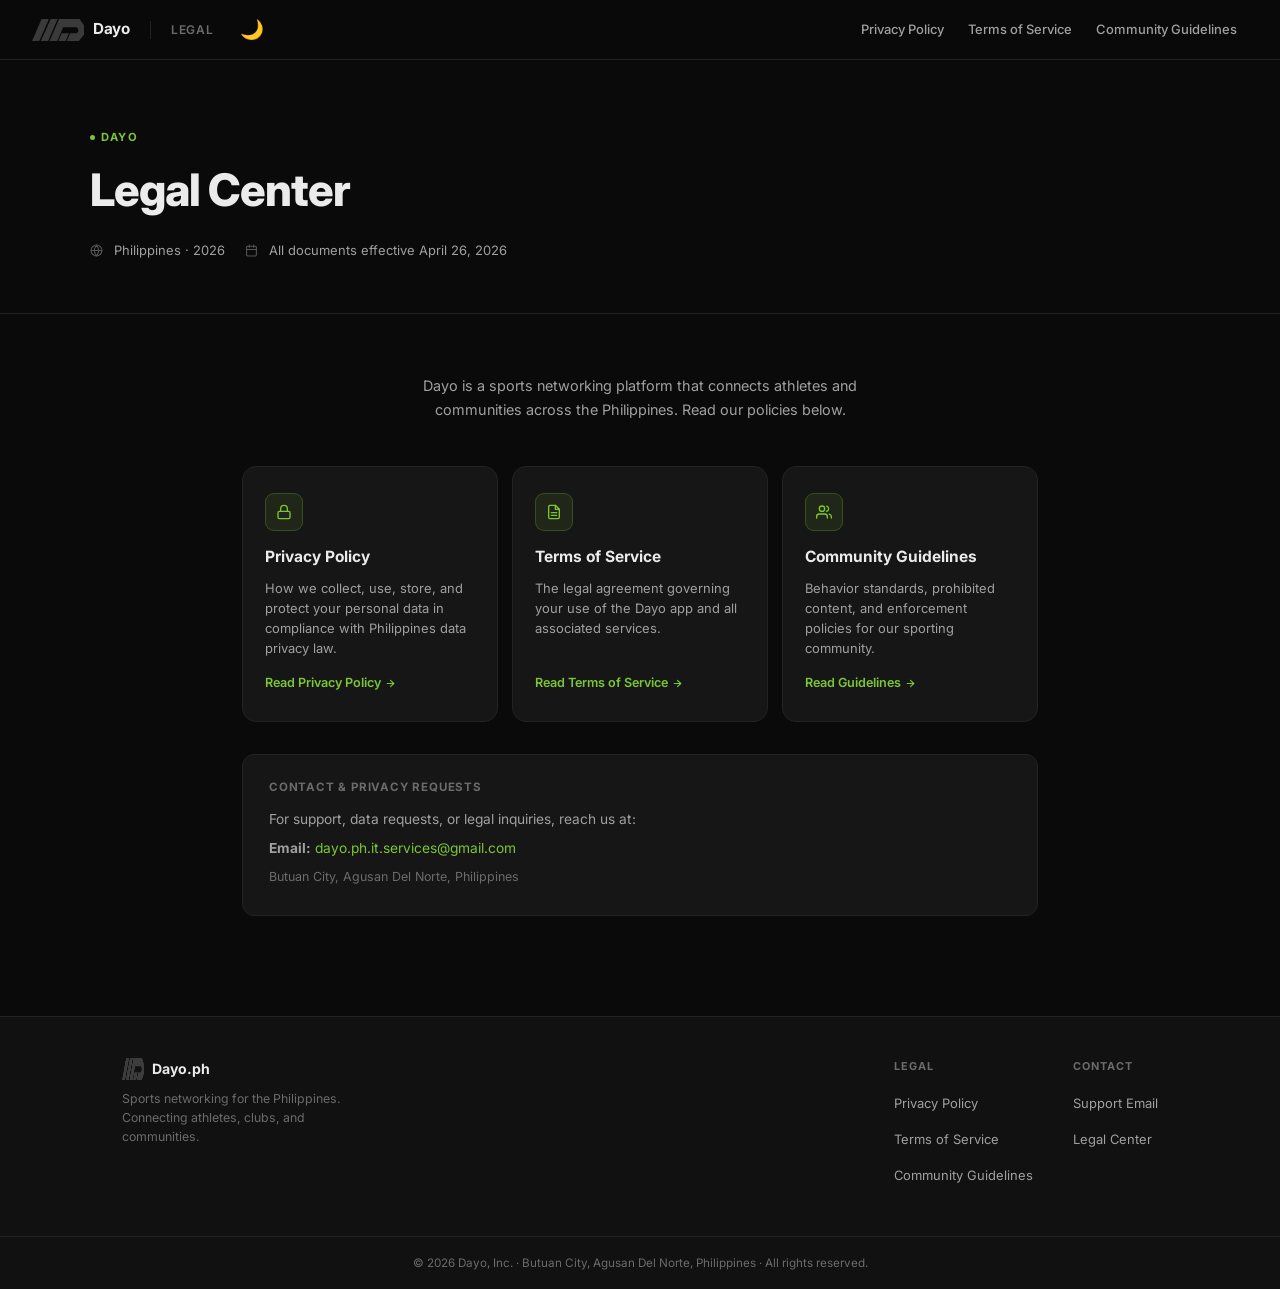
==== commit 5d93d503: "Updated Privacy" ====
--- a/index.html
+++ b/index.html
@@ -114,19 +114,19 @@
         flex-shrink: 0;
       }
       .header-logo img {
-        width: 52px;
-        height: 22px;
+        width: clamp(28px, 6vw, 52px);
+        height: clamp(12px, 2.5vw, 22px);
         display: block;
       }
       .header-logo .logo-mark {
-        width: 32px;
-        height: 32px;
+        width: clamp(28px, 6vw, 32px);
+        height: clamp(28px, 6vw, 32px);
         border-radius: 7px;
         background: var(--green);
         display: flex;
         align-items: center;
         justify-content: center;
-        font-size: 0.8rem;
+        font-size: clamp(0.6rem, 1.5vw, 0.8rem);
         font-weight: 900;
         color: #000;
         letter-spacing: -0.5px;
@@ -184,19 +184,19 @@
         background: none;
         border: none;
         color: var(--text-sub);
-        font-size: 1.4rem;
+        font-size: clamp(1rem, 2.5vw, 1.4rem);
         cursor: pointer;
         padding: 0;
-        width: 32px;
-        height: 32px;
+        width: clamp(28px, 6vw, 32px);
+        height: clamp(28px, 6vw, 32px);
         flex-direction: column;
         justify-content: center;
         align-items: center;
-        gap: 5px;
+        gap: clamp(3px, 1vw, 5px);
       }
       #menu-toggle span {
-        width: 24px;
-        height: 2px;
+        width: clamp(18px, 5vw, 24px);
+        height: clamp(1.5px, 0.3vw, 2px);
         background: var(--text-sub);
         transition: all 0.3s;
         border-radius: 1px;
@@ -836,7 +836,7 @@
 
     <section class="hero">
       <div class="hero-inner">
-        <div class="hero-eyebrow">Dayo.ph</div>
+        <div class="hero-eyebrow">Dayo</div>
         <h1>Legal Center</h1>
         <div class="hero-meta">
           <div class="hero-meta-item">
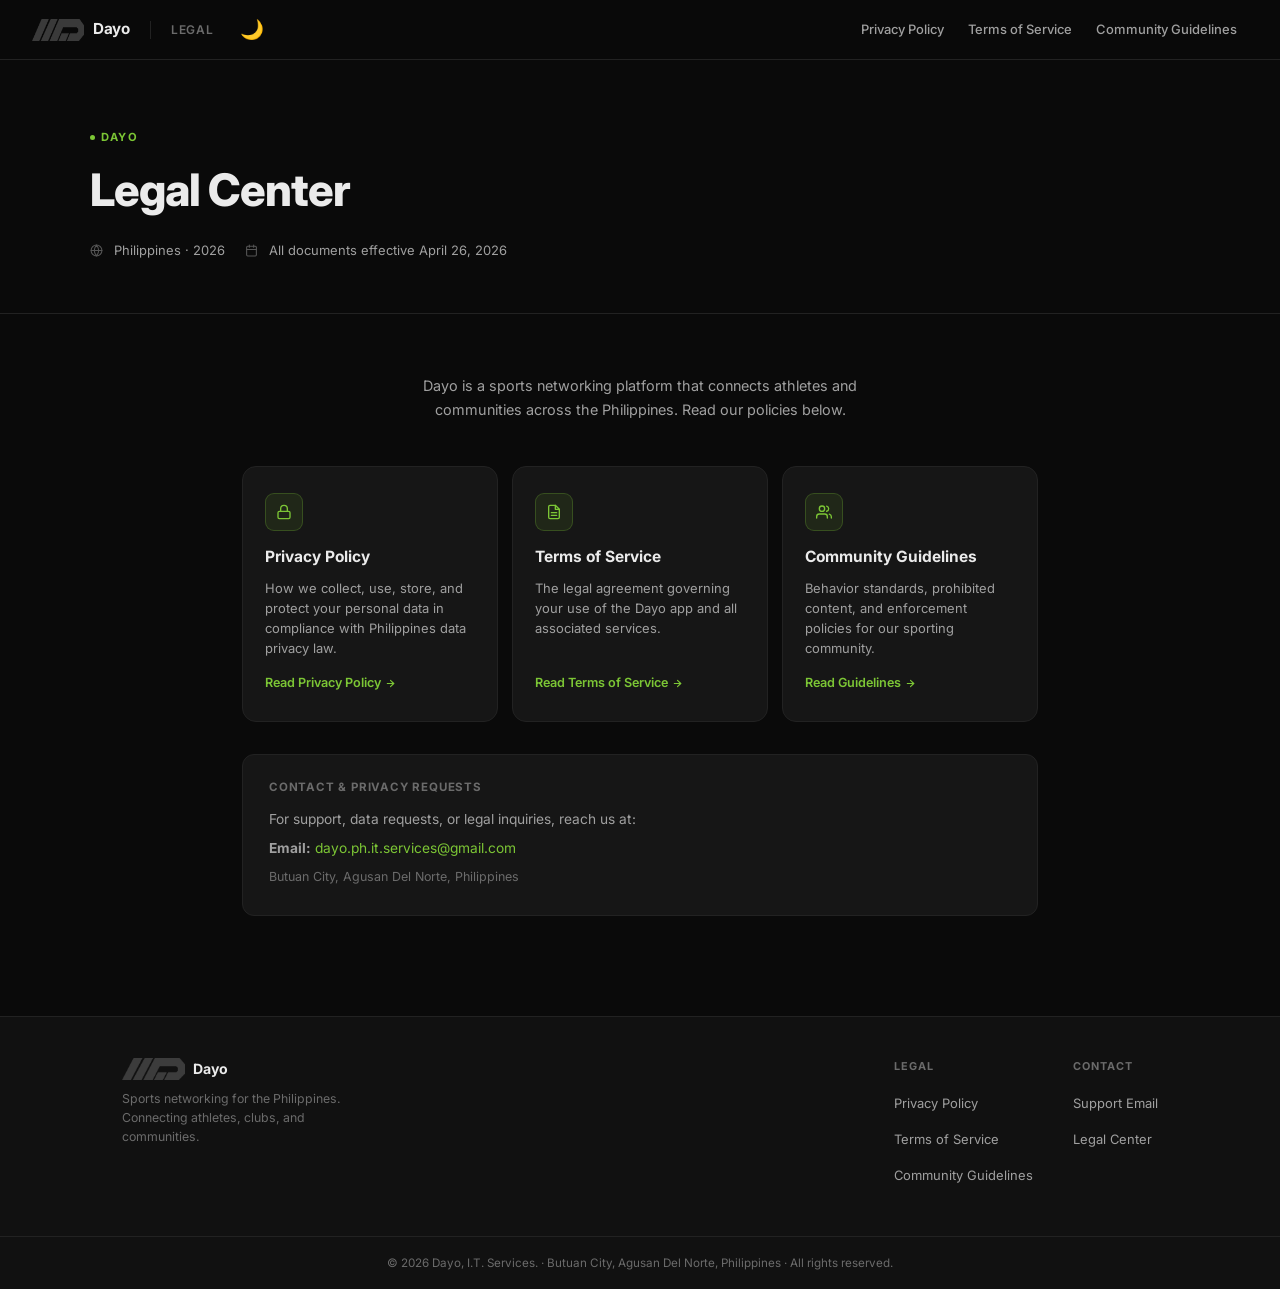
==== commit 543650cf: "Footer updated" ====
--- a/index.html
+++ b/index.html
@@ -203,13 +203,13 @@
         display: block;
       }
       #menu-toggle.active span:nth-child(1) {
-        transform: rotate(45deg) translate(10px, 10px);
+        transform: translateY(7px) rotate(45deg);
       }
       #menu-toggle.active span:nth-child(2) {
         opacity: 0;
       }
       #menu-toggle.active span:nth-child(3) {
-        transform: rotate(-45deg) translate(7px, -7px);
+        transform: translateY(-7px) rotate(-45deg);
       }
       header nav {
         margin-left: auto;
@@ -763,17 +763,22 @@
           right: 0;
           background: var(--surface);
           border-bottom: 1px solid var(--border);
-          padding: 12px 16px;
+          border-radius: 0 0 14px 14px;
+          padding: 8px 0;
           gap: 0;
           z-index: 99;
+          box-shadow: 0 8px 24px rgba(0, 0, 0, 0.18);
         }
         header nav.active {
           display: flex;
         }
         header nav a {
           display: block;
-          padding: 10px 8px;
-          width: 100%;
+          padding: 13px 16px;
+          margin: 2px 8px;
+          width: calc(100% - 16px);
+          border-radius: 8px;
+          font-size: 0.88rem;
         }
         #menu-toggle {
           display: flex;
@@ -782,8 +787,8 @@
           display: none;
         }
         .header-logo img {
-          width: 28px;
           height: 28px;
+          width: auto;
         }
         .header-logo .logo-mark {
           width: 28px;
@@ -792,8 +797,7 @@
       }
       @media (max-width: 540px) {
         header nav a {
-          font-size: 0.74rem;
-          padding: 5px 8px;
+          font-size: 0.85rem;
         }
         .cards {
           grid-template-columns: 1fr;
@@ -1031,9 +1035,9 @@
             <img
               src="assets/LogoBig.png"
               alt="Dayo Logo"
-              style="width: 22px; height: 22px"
+              style="height: 22px; width: auto"
             />
-            <span class="brand-name">Dayo.ph</span>
+            <span class="brand-name">Dayo</span>
           </div>
           <p>
             Sports networking for the Philippines. Connecting athletes, clubs,
@@ -1061,7 +1065,7 @@
         </div>
       </div>
       <div class="footer-bottom">
-        © 2026 Dayo, Inc. · Butuan City, Agusan Del Norte, Philippines · All
+        © 2026 Dayo, I.T. Services. · Butuan City, Agusan Del Norte, Philippines · All
         rights reserved.
       </div>
     </footer>
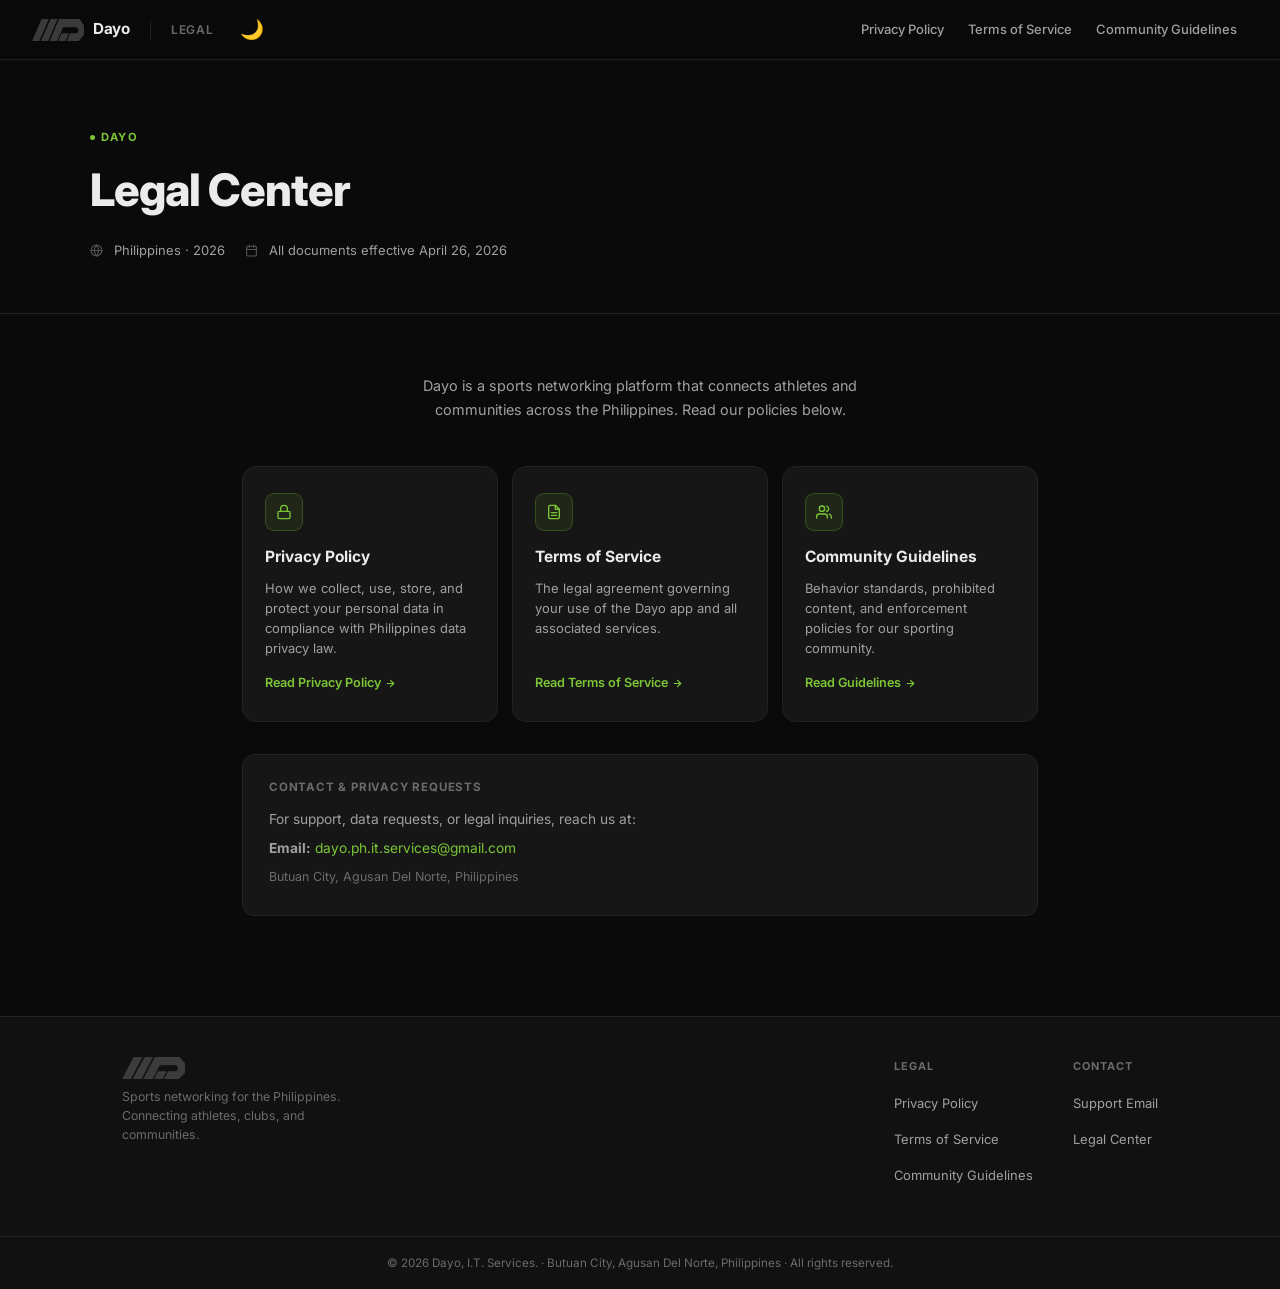
==== commit 227b1830: "Removed brand name on footer" ====
--- a/index.html
+++ b/index.html
@@ -1037,7 +1037,6 @@
               alt="Dayo Logo"
               style="height: 22px; width: auto"
             />
-            <span class="brand-name">Dayo</span>
           </div>
           <p>
             Sports networking for the Philippines. Connecting athletes, clubs,
